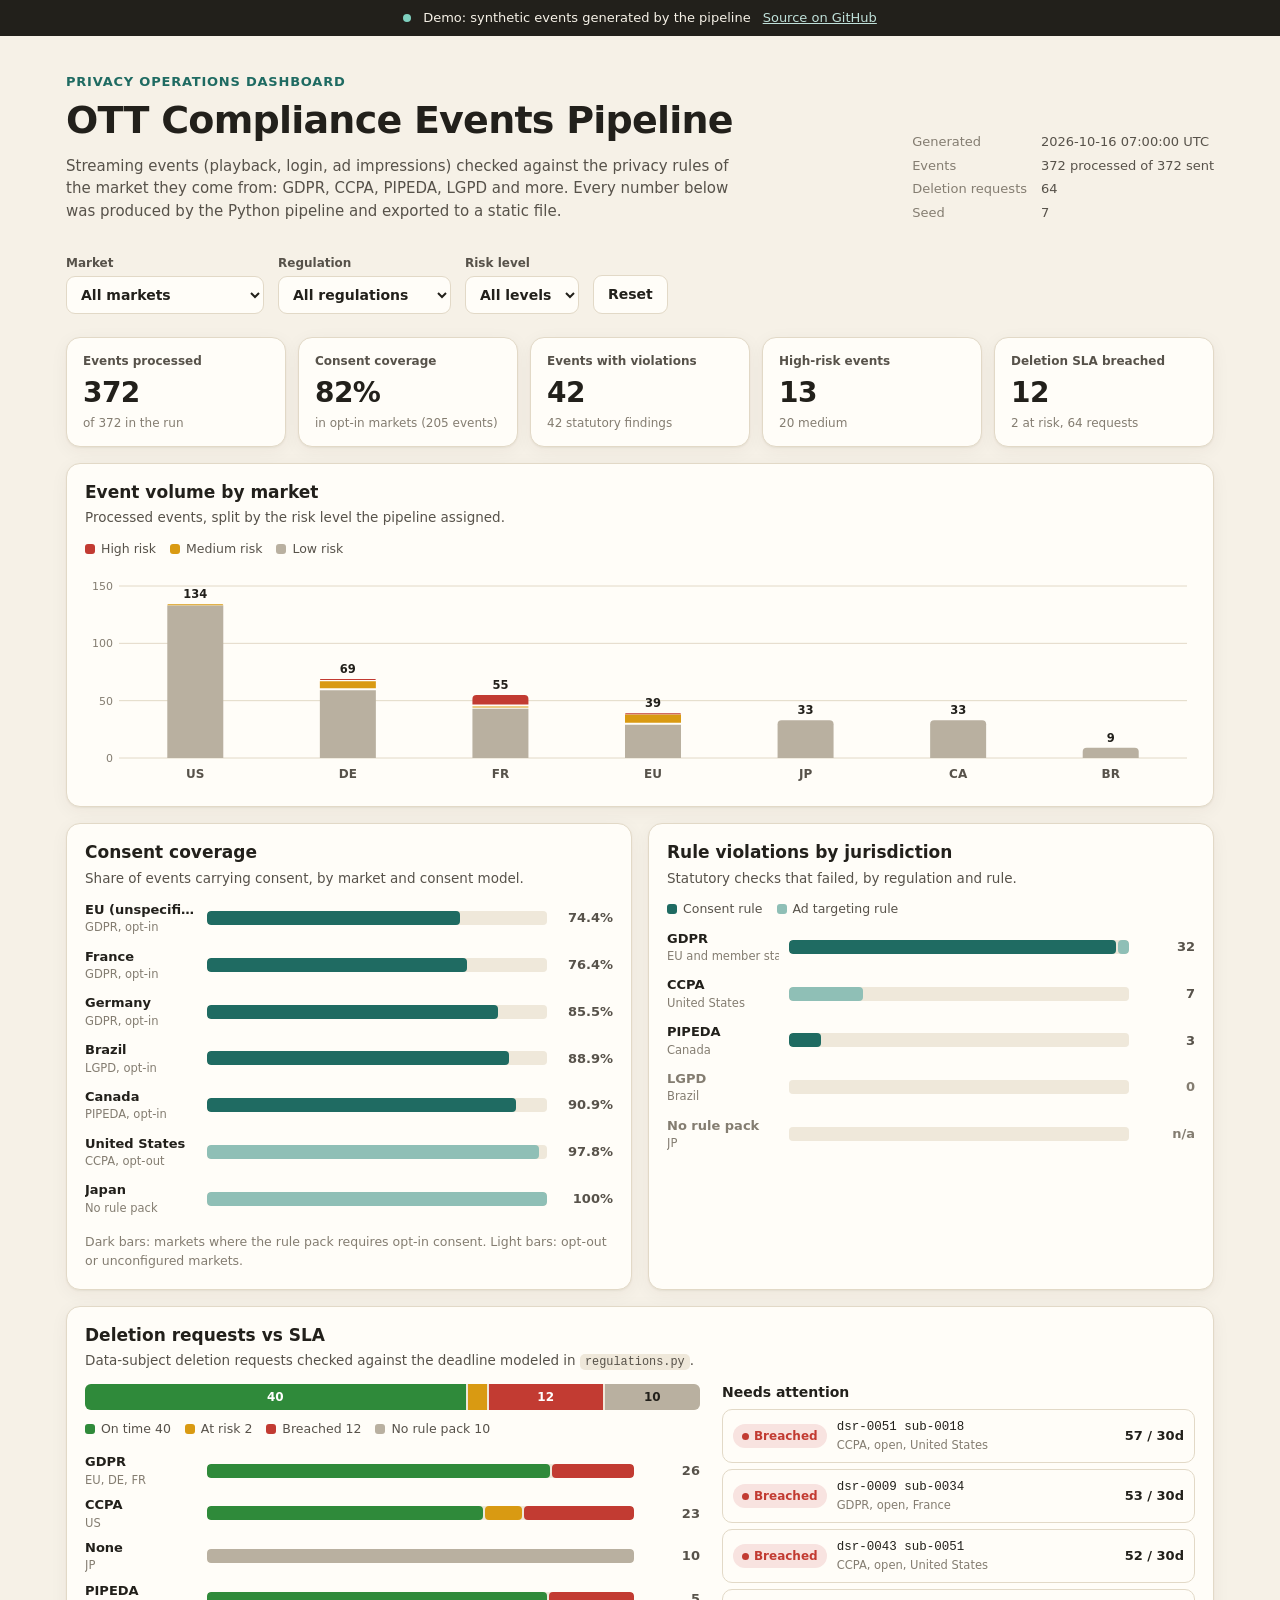
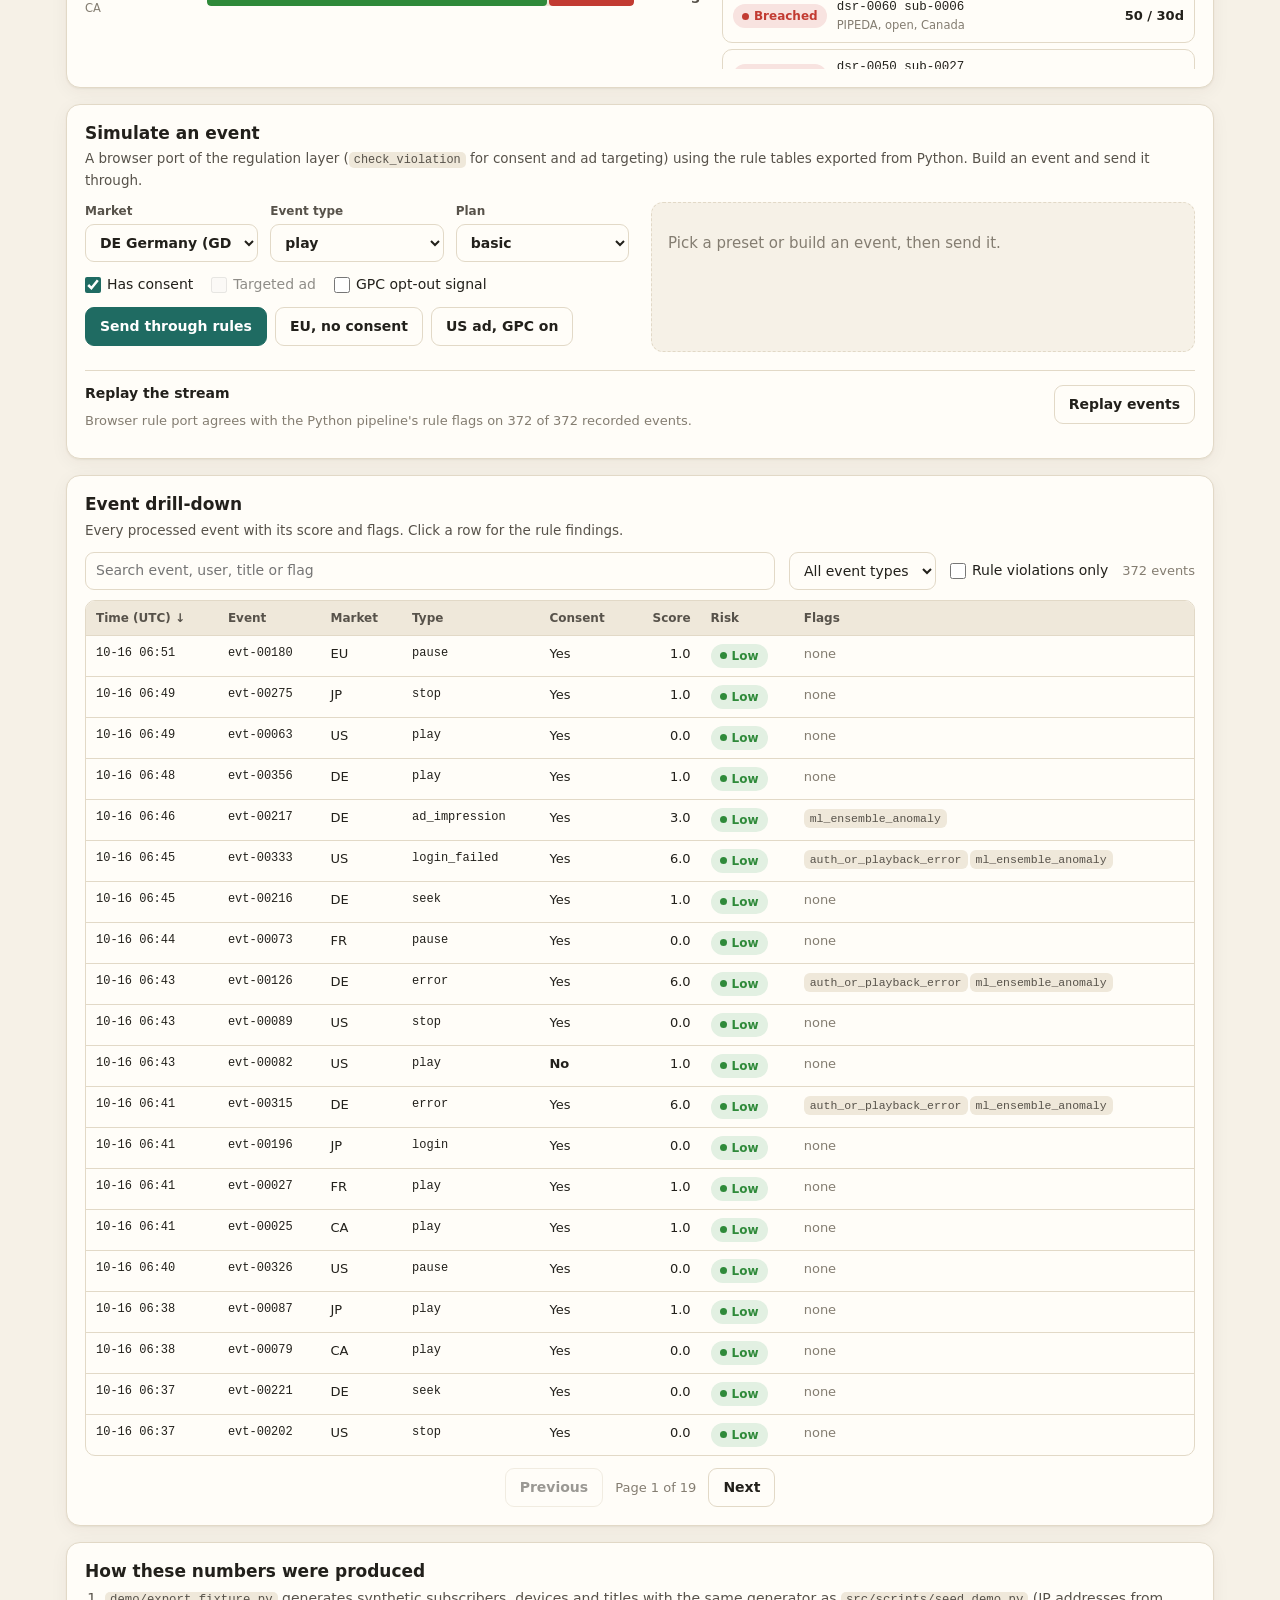
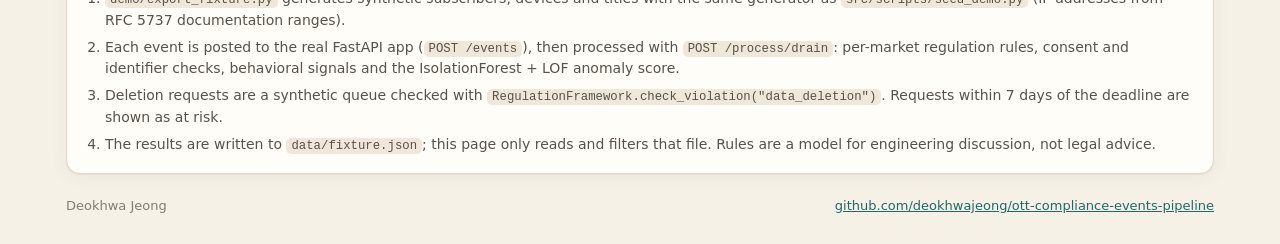
==== demo/site/index.html @ 226acead "feat: static live demo dashboard built from real pipeline output Add demo/, a no-backend interactive" ====
<!doctype html>
<html lang="en">
<head>
  <meta charset="utf-8">
  <meta name="viewport" content="width=device-width, initial-scale=1">
  <title>OTT Compliance Pipeline Demo</title>
  <meta name="description" content="Interactive demo of the OTT Compliance Events Pipeline: per-market privacy rules, consent coverage, deletion request SLAs and flagged events, built from synthetic events processed by the real pipeline.">
  <link rel="icon" href="data:image/svg+xml,%3Csvg xmlns=%22http://www.w3.org/2000/svg%22 viewBox=%220 0 32 32%22%3E%3Crect width=%2232%22 height=%2232%22 rx=%228%22 fill=%22%231f6b62%22/%3E%3Cpath d=%22M9 17l5 5 9-11%22 stroke=%22%23fff%22 stroke-width=%223.5%22 fill=%22none%22 stroke-linecap=%22round%22/%3E%3C/svg%3E">
  <link rel="stylesheet" href="styles.css">
</head>
<body>
  <div class="banner" role="note">
    <span class="banner-dot" aria-hidden="true"></span>
    Demo: synthetic events generated by the pipeline
    <a href="https://github.com/deokhwajeong/ott-compliance-events-pipeline">Source on GitHub</a>
  </div>

  <header class="wrap header">
    <div>
      <p class="eyebrow">Privacy operations dashboard</p>
      <h1>OTT Compliance Events Pipeline</h1>
      <p class="lede">Streaming events (playback, login, ad impressions) checked against the privacy rules of the market they come from: GDPR, CCPA, PIPEDA, LGPD and more. Every number below was produced by the Python pipeline and exported to a static file.</p>
    </div>
    <dl class="meta" id="meta"></dl>
  </header>

  <main class="wrap">
    <section class="filters" aria-label="Filters">
      <label>Market
        <select id="f-region"><option value="">All markets</option></select>
      </label>
      <label>Regulation
        <select id="f-reg"><option value="">All regulations</option></select>
      </label>
      <label>Risk level
        <select id="f-risk">
          <option value="">All levels</option>
          <option value="high">High</option>
          <option value="medium">Medium</option>
          <option value="low">Low</option>
        </select>
      </label>
      <button type="button" class="btn-ghost" id="f-reset">Reset</button>
    </section>

    <section class="kpis" id="kpis" aria-label="Key figures"></section>

    <section class="grid">
      <article class="card span-2">
        <header class="card-head">
          <h2>Event volume by market</h2>
          <p>Processed events, split by the risk level the pipeline assigned.</p>
        </header>
        <div class="legend" id="vol-legend"></div>
        <div id="chart-volume" class="chart"></div>
      </article>

      <article class="card">
        <header class="card-head">
          <h2>Consent coverage</h2>
          <p>Share of events carrying consent, by market and consent model.</p>
        </header>
        <div id="chart-consent" class="hbars"></div>
      </article>

      <article class="card">
        <header class="card-head">
          <h2>Rule violations by jurisdiction</h2>
          <p>Statutory checks that failed, by regulation and rule.</p>
        </header>
        <div class="legend" id="viol-legend"></div>
        <div id="chart-violations" class="hbars"></div>
      </article>

      <article class="card span-2">
        <header class="card-head">
          <h2>Deletion requests vs SLA</h2>
          <p id="dsr-sub">Data-subject deletion requests checked against the deadline modeled in <code>regulations.py</code>.</p>
        </header>
        <div class="dsr">
          <div>
            <div class="stackbar" id="dsr-bar" role="img"></div>
            <div class="legend" id="dsr-legend"></div>
            <div id="dsr-by-reg" class="hbars compact"></div>
          </div>
          <div>
            <h3 class="minor">Needs attention</h3>
            <ul class="dsr-list" id="dsr-list"></ul>
          </div>
        </div>
      </article>

      <article class="card span-2 sim" id="simulate">
        <header class="card-head">
          <h2>Simulate an event</h2>
          <p>A browser port of the regulation layer (<code>check_violation</code> for consent and ad targeting) using the rule tables exported from Python. Build an event and send it through.</p>
        </header>
        <div class="sim-body">
          <form id="sim-form" class="sim-form">
            <label>Market
              <select id="s-region"></select>
            </label>
            <label>Event type
              <select id="s-type">
                <option value="play">play</option>
                <option value="login">login</option>
                <option value="ad_impression">ad_impression</option>
                <option value="pause">pause</option>
                <option value="error">error</option>
              </select>
            </label>
            <label>Plan
              <select id="s-plan"><option>basic</option><option>premium</option></select>
            </label>
            <fieldset class="toggles">
              <label class="check"><input type="checkbox" id="s-consent"> Has consent</label>
              <label class="check"><input type="checkbox" id="s-targeted"> Targeted ad</label>
              <label class="check"><input type="checkbox" id="s-gpc"> GPC opt-out signal</label>
            </fieldset>
            <div class="sim-actions">
              <button type="submit" class="btn">Send through rules</button>
              <button type="button" class="btn-ghost" id="s-preset-gdpr">EU, no consent</button>
              <button type="button" class="btn-ghost" id="s-preset-ccpa">US ad, GPC on</button>
            </div>
          </form>
          <div class="sim-out" id="sim-out" aria-live="polite">
            <p class="muted">Pick a preset or build an event, then send it.</p>
          </div>
        </div>
        <div class="replay">
          <div class="replay-head">
            <div>
              <h3 class="minor">Replay the stream</h3>
              <p class="muted small" id="parity"></p>
            </div>
            <button type="button" class="btn-ghost" id="replay-btn">Replay events</button>
          </div>
          <ol class="ticker" id="ticker" aria-live="off"></ol>
        </div>
      </article>

      <article class="card span-2" id="drill">
        <header class="card-head">
          <h2>Event drill-down</h2>
          <p>Every processed event with its score and flags. Click a row for the rule findings.</p>
        </header>
        <div class="table-tools">
          <input type="search" id="t-search" placeholder="Search event, user, title or flag" aria-label="Search events">
          <select id="t-type" aria-label="Event type"><option value="">All event types</option></select>
          <label class="check"><input type="checkbox" id="t-flagged"> Rule violations only</label>
          <span class="muted small" id="t-count"></span>
        </div>
        <div class="table-wrap">
          <table class="events">
            <thead>
              <tr>
                <th data-sort="ts">Time (UTC)</th>
                <th data-sort="id">Event</th>
                <th data-sort="region">Market</th>
                <th data-sort="type">Type</th>
                <th data-sort="consent">Consent</th>
                <th data-sort="score" class="num">Score</th>
                <th data-sort="risk">Risk</th>
                <th>Flags</th>
              </tr>
            </thead>
            <tbody id="t-body"></tbody>
          </table>
        </div>
        <div class="pager">
          <button type="button" class="btn-ghost" id="t-prev">Previous</button>
          <span class="muted small" id="t-page"></span>
          <button type="button" class="btn-ghost" id="t-next">Next</button>
        </div>
      </article>
    </section>

    <section class="how card">
      <h2>How these numbers were produced</h2>
      <ol>
        <li><code>demo/export_fixture.py</code> generates synthetic subscribers, devices and titles with the same generator as <code>src/scripts/seed_demo.py</code> (IP addresses from RFC 5737 documentation ranges).</li>
        <li>Each event is posted to the real FastAPI app (<code>POST /events</code>), then processed with <code>POST /process/drain</code>: per-market regulation rules, consent and identifier checks, behavioral signals and the IsolationForest + LOF anomaly score.</li>
        <li>Deletion requests are a synthetic queue checked with <code>RegulationFramework.check_violation("data_deletion")</code>. Requests within <span id="atrisk-days">7</span> days of the deadline are shown as at risk.</li>
        <li>The results are written to <code>data/fixture.json</code>; this page only reads and filters that file. Rules are a model for engineering discussion, not legal advice.</li>
      </ol>
    </section>
  </main>

  <footer class="wrap footer">
    <span>Deokhwa Jeong</span>
    <a href="https://github.com/deokhwajeong/ott-compliance-events-pipeline">github.com/deokhwajeong/ott-compliance-events-pipeline</a>
  </footer>

  <div class="tooltip" id="tooltip" role="tooltip" hidden></div>
  <script src="app.js"></script>
</body>
</html>
---- demo/site/styles.css ----
:root {
  color-scheme: light;
  --bg: #f6f1e7;
  --surface: #fffdf8;
  --surface-2: #efe8da;
  --line: #e2d9c7;
  --text: #22201b;
  --text-2: #57524a;
  --muted: #847d71;
  --accent: #1f6b62;
  --accent-2: #8fbfb6;
  --accent-soft: #dcebe6;
  --good: #2f8a3a;
  --warning: #d99a12;
  --critical: #c23b32;
  --neutral: #b9b0a0;
  --radius: 14px;
  --shadow: 0 1px 2px rgba(60, 45, 20, 0.06), 0 4px 18px rgba(60, 45, 20, 0.05);
  --font: "Inter", ui-sans-serif, system-ui, "Segoe UI", Roboto, sans-serif;
  --mono: ui-monospace, Menlo, Consolas, monospace;
}

* { box-sizing: border-box; }
html { -webkit-text-size-adjust: 100%; }
body {
  margin: 0;
  background: var(--bg);
  color: var(--text);
  font: 15px/1.5 var(--font);
  overflow-x: hidden;
}
a { color: var(--accent); }
code { font-family: var(--mono); font-size: 0.88em; background: var(--surface-2); padding: 1px 5px; border-radius: 5px; overflow-wrap: anywhere; }
h1, h2, h3 { margin: 0; line-height: 1.25; }
.wrap { max-width: 1180px; margin: 0 auto; padding: 0 16px; }
.muted { color: var(--muted); }
.small { font-size: 13px; }

.banner {
  display: flex; flex-wrap: wrap; align-items: center; justify-content: center; gap: 8px 12px;
  padding: 8px 16px; background: var(--text); color: #f6f1e7; font-size: 13px; text-align: center;
}
.banner a { color: #bfe0d9; }
.banner-dot { width: 8px; height: 8px; border-radius: 50%; background: #7fd0bf; }

.header { display: grid; grid-template-columns: minmax(0, 1fr) auto; gap: 24px; align-items: end; padding-top: 36px; padding-bottom: 20px; }
.eyebrow { margin: 0 0 6px; color: var(--accent); font-weight: 600; font-size: 13px; letter-spacing: 0.06em; text-transform: uppercase; }
h1 { font-size: clamp(26px, 4vw, 38px); letter-spacing: -0.02em; }
.lede { max-width: 680px; margin: 10px 0 0; color: var(--text-2); }
.meta { display: grid; grid-template-columns: auto auto; gap: 4px 14px; margin: 0; font-size: 13px; color: var(--text-2); }
.meta dt { color: var(--muted); }
.meta dd { margin: 0; font-variant-numeric: tabular-nums; }

.filters { display: flex; flex-wrap: wrap; gap: 10px 14px; align-items: end; padding: 12px 0 10px; position: sticky; top: 0; z-index: 5; background: var(--bg); border-bottom: 1px solid transparent; }
label { display: grid; gap: 4px; font-size: 12px; color: var(--text-2); font-weight: 600; }
select, input[type="search"] {
  font: inherit; font-size: 14px; color: var(--text); background: var(--surface);
  border: 1px solid var(--line); border-radius: 9px; padding: 7px 10px; min-height: 38px; max-width: 100%;
}
select:focus-visible, input:focus-visible, button:focus-visible { outline: 2px solid var(--accent); outline-offset: 2px; }
.btn, .btn-ghost {
  font: inherit; font-size: 14px; font-weight: 600; border-radius: 9px; padding: 8px 14px; min-height: 38px; cursor: pointer;
}
.btn { background: var(--accent); color: #fff; border: 1px solid var(--accent); }
.btn:hover { background: #185850; }
.btn-ghost { background: var(--surface); color: var(--text); border: 1px solid var(--line); }
.btn-ghost:hover { border-color: var(--accent); color: var(--accent); }
.btn-ghost:disabled { opacity: 0.45; cursor: default; color: var(--text); border-color: var(--line); }
.check { display: inline-flex; flex-direction: row; align-items: center; gap: 6px; font-weight: 500; font-size: 14px; color: var(--text); }
.check input { width: 16px; height: 16px; accent-color: var(--accent); margin: 0; }

.kpis { display: grid; grid-template-columns: repeat(5, minmax(0, 1fr)); gap: 12px; margin: 12px 0 16px; }
.kpi { background: var(--surface); border: 1px solid var(--line); border-radius: var(--radius); padding: 14px 16px; box-shadow: var(--shadow); }
.kpi .label { font-size: 12px; color: var(--text-2); font-weight: 600; }
.kpi .value { font-size: 28px; font-weight: 700; letter-spacing: -0.02em; font-variant-numeric: tabular-nums; margin-top: 2px; }
.kpi .sub { font-size: 12px; color: var(--muted); }

.grid { display: grid; grid-template-columns: repeat(2, minmax(0, 1fr)); gap: 16px; }
.card { background: var(--surface); border: 1px solid var(--line); border-radius: var(--radius); padding: 18px; box-shadow: var(--shadow); min-width: 0; }
.span-2 { grid-column: span 2; }
.card-head { margin-bottom: 12px; }
.card-head h2 { font-size: 17px; }
.card-head p { margin: 4px 0 0; color: var(--text-2); font-size: 13.5px; }
h3.minor { font-size: 14px; margin-bottom: 8px; }

.legend { display: flex; flex-wrap: wrap; gap: 6px 14px; font-size: 12.5px; color: var(--text-2); margin-bottom: 10px; }
.legend span { display: inline-flex; align-items: center; gap: 6px; }
.legend i { width: 10px; height: 10px; border-radius: 3px; display: inline-block; }

.chart svg { display: block; width: 100%; height: auto; overflow: visible; }
.chart .axis text { fill: var(--muted); font-size: 11px; }
.chart .axis line { stroke: var(--line); }
.chart .xlab { fill: var(--text-2); font-size: 12px; font-weight: 600; }
.chart .total { fill: var(--text); font-size: 11.5px; font-weight: 600; }
.chart rect.seg { cursor: default; }
.chart .col:hover rect.seg { opacity: 0.85; }

.hbars { display: grid; gap: 10px; }
.hbars.compact { gap: 6px; margin-top: 14px; }
.hrow { display: grid; grid-template-columns: 112px minmax(0, 1fr) 56px; gap: 10px; align-items: center; font-size: 13px; }
.hrow .name { color: var(--text); font-weight: 600; white-space: nowrap; overflow: hidden; text-overflow: ellipsis; }
.hrow .name small { display: block; color: var(--muted); font-weight: 500; font-size: 11.5px; }
.hrow .val { text-align: right; font-variant-numeric: tabular-nums; color: var(--text-2); font-weight: 600; }
.track { position: relative; height: 14px; background: var(--surface-2); border-radius: 4px; display: flex; gap: 2px; overflow: hidden; }
.track > b { display: block; height: 100%; border-radius: 4px; transition: width 0.35s ease; }
.hrow.empty .name, .hrow.empty .val { color: var(--muted); }
.note { font-size: 12.5px; color: var(--muted); margin: 6px 0 0; }

.stackbar { display: flex; gap: 2px; height: 26px; border-radius: 6px; overflow: hidden; background: var(--surface-2); }
.stackbar > b { display: flex; align-items: center; justify-content: center; color: #fff; font-size: 12px; font-weight: 700; min-width: 0; transition: width 0.35s ease; }
.stackbar > b.light { color: var(--text); }
.stackbar + .legend { margin-top: 10px; }
.dsr { display: grid; grid-template-columns: minmax(0, 1.3fr) minmax(0, 1fr); gap: 22px; }
.dsr-list { list-style: none; margin: 0; padding: 0; display: grid; gap: 6px; max-height: 260px; overflow: auto; }
.dsr-list li { display: grid; grid-template-columns: auto minmax(0, 1fr) auto; gap: 10px; align-items: center; padding: 8px 10px; border: 1px solid var(--line); border-radius: 10px; font-size: 13px; }
.dsr-list .who { font-family: var(--mono); font-size: 12.5px; }
.dsr-list .who small { display: block; font-family: var(--font); color: var(--muted); font-size: 11.5px; }
.dsr-list .days { font-variant-numeric: tabular-nums; font-weight: 700; }

.pill { display: inline-flex; align-items: center; gap: 5px; padding: 2px 8px; border-radius: 999px; font-size: 12px; font-weight: 600; white-space: nowrap; border: 1px solid transparent; }
.pill::before { content: ""; width: 7px; height: 7px; border-radius: 50%; background: currentColor; }
.pill.high, .pill.breached { color: var(--critical); background: #f8e3e0; }
.pill.medium, .pill.at_risk { color: #8a5d00; background: #f8ecd0; }
.pill.medium::before, .pill.at_risk::before { background: var(--warning); }
.pill.low, .pill.on_time { color: var(--good); background: #e2f0e2; }
.pill.no_rule { color: var(--text-2); background: var(--surface-2); }
.flag { display: inline-block; font-family: var(--mono); font-size: 11.5px; padding: 1px 6px; border-radius: 6px; background: var(--surface-2); color: var(--text-2); margin: 1px 2px 1px 0; white-space: nowrap; }
.flag.reg { background: #f8e3e0; color: #8f2a23; }

.sim-body { display: grid; grid-template-columns: minmax(0, 1fr) minmax(0, 1fr); gap: 22px; }
.sim-form { display: grid; grid-template-columns: repeat(3, minmax(0, 1fr)); gap: 12px; align-content: start; }
.sim-form select { width: 100%; }
.toggles { grid-column: 1 / -1; display: flex; flex-wrap: wrap; gap: 8px 18px; border: 0; padding: 0; margin: 0; }
.sim-actions { grid-column: 1 / -1; display: flex; flex-wrap: wrap; gap: 8px; }
.sim-out { background: var(--bg); border: 1px dashed var(--line); border-radius: 12px; padding: 14px 16px; min-height: 150px; }
.sim-out .verdict { display: flex; align-items: center; gap: 10px; font-weight: 700; font-size: 16px; margin-bottom: 6px; }
.sim-out.flagged { border-style: solid; border-color: #e6b3ad; background: #fbf0ee; animation: pulse 0.6s ease; }
.sim-out.clean { border-style: solid; border-color: #b9d8bd; background: #f1f8f1; }
.sim-out ul { margin: 6px 0 0; padding-left: 18px; font-size: 13.5px; }
.sim-out .score { font-size: 13px; color: var(--text-2); margin-top: 8px; }
@keyframes pulse { 0% { transform: scale(0.99); } 50% { transform: scale(1.01); } 100% { transform: scale(1); } }

.replay { margin-top: 18px; padding-top: 14px; border-top: 1px solid var(--line); }
.replay-head { display: flex; justify-content: space-between; align-items: start; gap: 12px; flex-wrap: wrap; }
.replay-head p { margin: 0; }
.ticker { list-style: none; margin: 10px 0 0; padding: 0; display: grid; gap: 4px; max-height: 210px; overflow: hidden; }
.ticker li { display: grid; grid-template-columns: 80px 44px minmax(0, 1fr) auto; gap: 10px; align-items: center; font-size: 12.5px; padding: 5px 10px; border-radius: 8px; background: var(--bg); animation: slidein 0.25s ease; }
.ticker li.hit { background: #fbf0ee; }
.ticker .id { font-family: var(--mono); color: var(--text-2); }
@keyframes slidein { from { opacity: 0; transform: translateY(-4px); } to { opacity: 1; transform: none; } }

.table-tools { display: flex; flex-wrap: wrap; gap: 10px 14px; align-items: center; margin-bottom: 10px; }
.table-tools input[type="search"] { flex: 1 1 240px; }
.table-wrap { overflow-x: auto; border: 1px solid var(--line); border-radius: 10px; }
table.events { width: 100%; border-collapse: collapse; font-size: 13px; }
.events th { text-align: left; font-size: 12px; color: var(--text-2); background: var(--surface-2); padding: 8px 10px; white-space: nowrap; cursor: pointer; user-select: none; position: sticky; top: 0; }
.events th[data-dir="asc"]::after { content: " \2191"; }
.events th[data-dir="desc"]::after { content: " \2193"; }
.events td { padding: 8px 10px; border-top: 1px solid var(--line); vertical-align: top; }
.events td.num, .events th.num { text-align: right; font-variant-numeric: tabular-nums; }
.events td.mono { font-family: var(--mono); font-size: 12px; white-space: nowrap; }
.events tbody tr.row { cursor: pointer; }
.events tbody tr.row:hover { background: #faf6ee; }
.events tr.detail td { background: var(--bg); font-size: 13px; }
.detail-grid { display: grid; grid-template-columns: repeat(auto-fit, minmax(180px, 1fr)); gap: 8px 18px; }
.detail-grid dt { color: var(--muted); font-size: 11.5px; }
.detail-grid dd { margin: 0; }
.pager { display: flex; justify-content: center; align-items: center; gap: 12px; margin-top: 12px; }

.how { margin: 16px 0 0; }
.how h2 { font-size: 17px; margin-bottom: 6px; }
.how li { min-width: 0; overflow-wrap: anywhere; }
.how ol { margin: 0; padding-left: 20px; color: var(--text-2); font-size: 14px; display: grid; gap: 6px; }

.footer { display: flex; flex-wrap: wrap; justify-content: space-between; gap: 8px; padding-top: 22px; padding-bottom: 32px; font-size: 13px; color: var(--muted); }

.tooltip { position: fixed; z-index: 20; pointer-events: none; background: var(--text); color: #f6f1e7; padding: 8px 10px; border-radius: 8px; font-size: 12.5px; line-height: 1.45; box-shadow: 0 6px 20px rgba(0, 0, 0, 0.18); max-width: 240px; }
.tooltip b { font-weight: 700; }
.tooltip i { display: inline-block; width: 8px; height: 8px; border-radius: 2px; margin-right: 6px; }

@media (max-width: 900px) {
  .kpis { grid-template-columns: repeat(3, minmax(0, 1fr)); }
  .grid { grid-template-columns: minmax(0, 1fr); }
  .span-2 { grid-column: auto; }
  .dsr, .sim-body { grid-template-columns: minmax(0, 1fr); }
  .header { grid-template-columns: minmax(0, 1fr); }
  .filters { position: static; }
}
@media (max-width: 560px) {
  body { font-size: 14px; }
  .kpis { grid-template-columns: repeat(2, minmax(0, 1fr)); }
  .kpi .value { font-size: 23px; }
  .filters label { flex: 1 1 40%; }
  .filters select { width: 100%; }
  .sim-form { grid-template-columns: minmax(0, 1fr) minmax(0, 1fr); }
  .hrow { grid-template-columns: 88px minmax(0, 1fr) 48px; gap: 8px; }
  .ticker li { grid-template-columns: 70px 34px minmax(0, 1fr); }
  .ticker li .flags { grid-column: 1 / -1; }
  .card { padding: 14px; }
}
@media (prefers-reduced-motion: reduce) {
  *, *::before, *::after { animation: none !important; transition: none !important; }
}
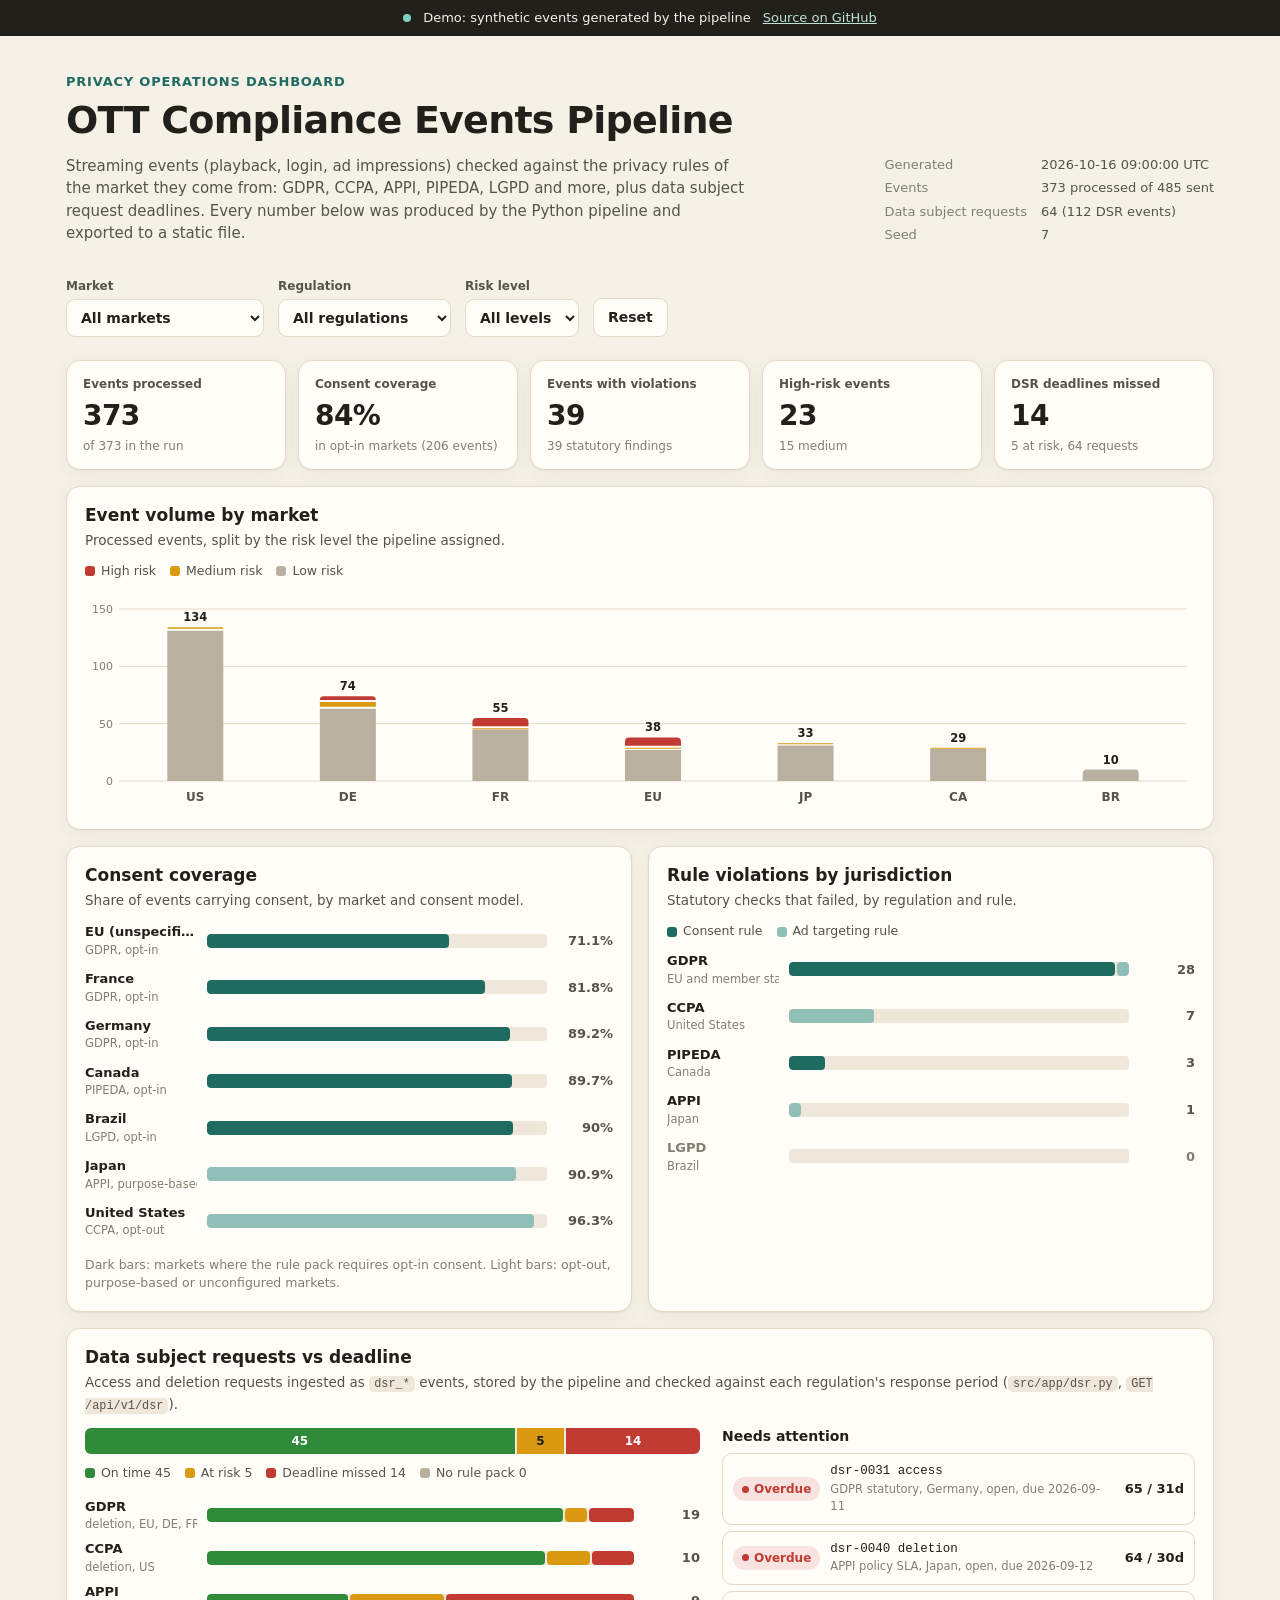
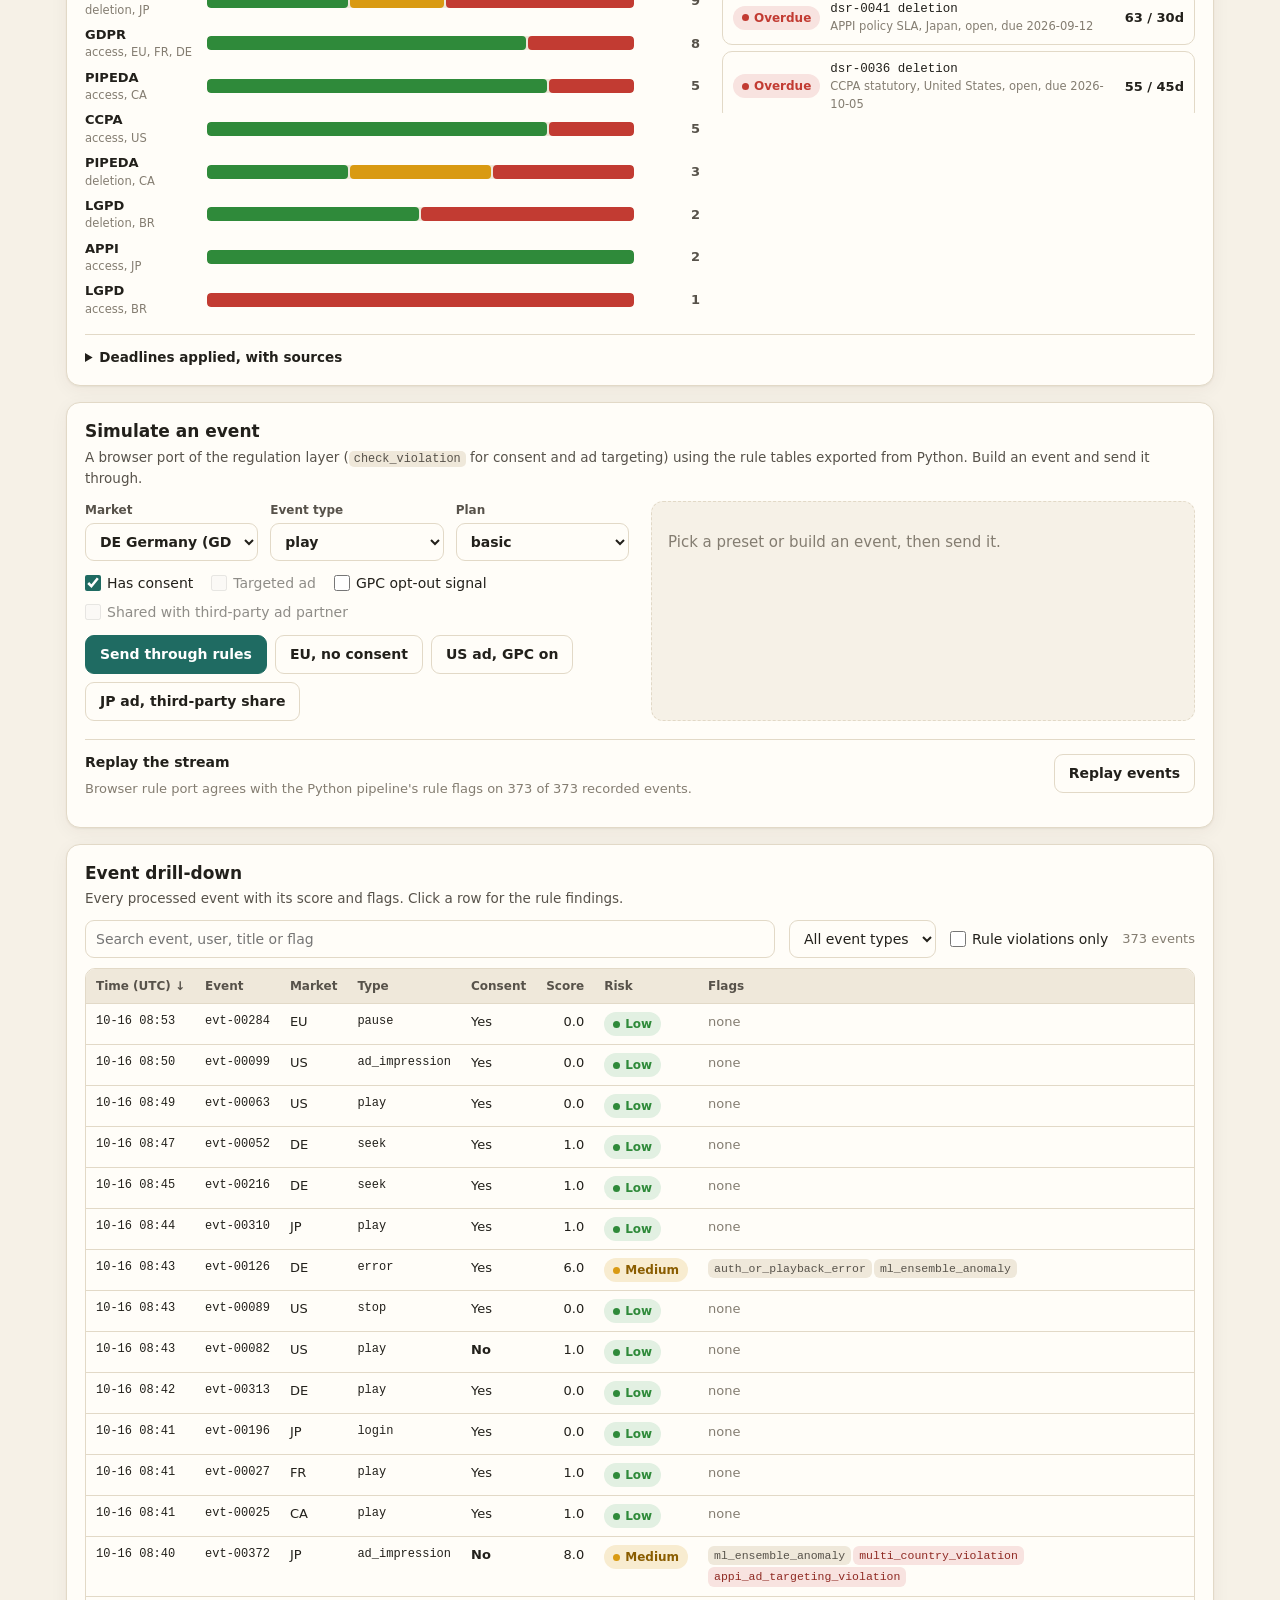
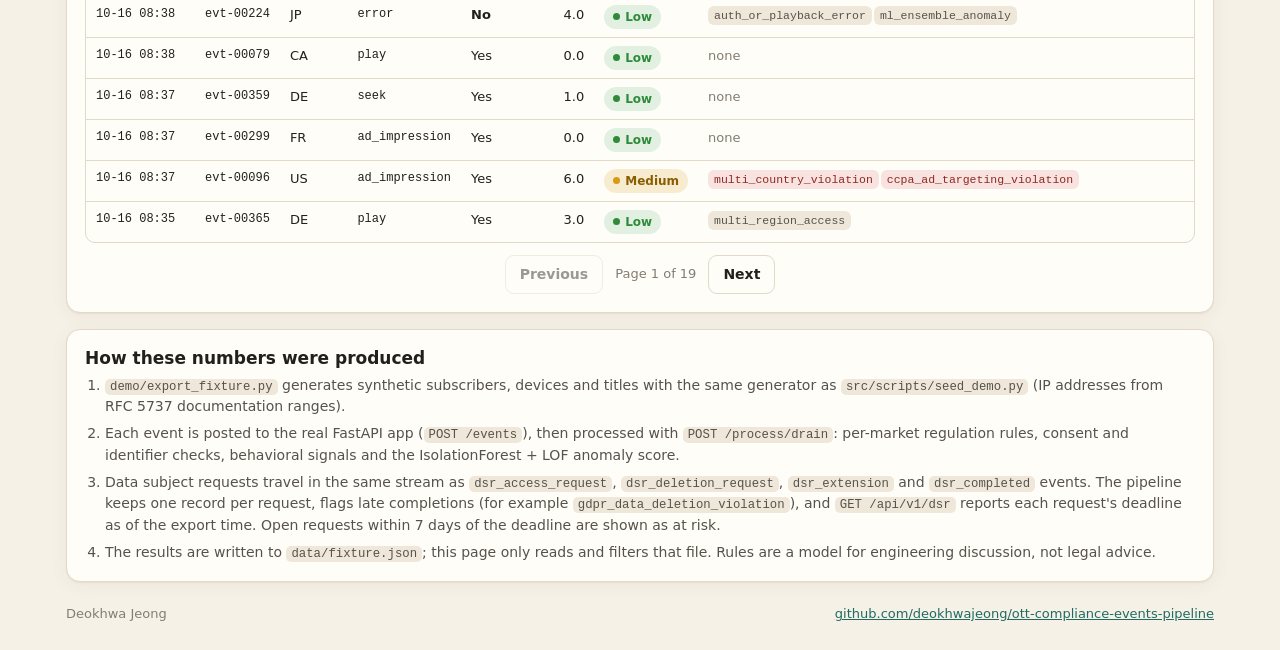
==== commit 178c0e5a: "docs, demo: DSR deadline tracking from the pipeline, design decisions, accurate counts - Demo fixtur" ====
--- a/demo/site/index.html
+++ b/demo/site/index.html
@@ -4,7 +4,7 @@
   <meta charset="utf-8">
   <meta name="viewport" content="width=device-width, initial-scale=1">
   <title>OTT Compliance Pipeline Demo</title>
-  <meta name="description" content="Interactive demo of the OTT Compliance Events Pipeline: per-market privacy rules, consent coverage, deletion request SLAs and flagged events, built from synthetic events processed by the real pipeline.">
+  <meta name="description" content="Interactive demo of the OTT Compliance Events Pipeline: per-market privacy rules, consent coverage, data subject request deadlines and flagged events, built from synthetic events processed by the real pipeline.">
   <link rel="icon" href="data:image/svg+xml,%3Csvg xmlns=%22http://www.w3.org/2000/svg%22 viewBox=%220 0 32 32%22%3E%3Crect width=%2232%22 height=%2232%22 rx=%228%22 fill=%22%231f6b62%22/%3E%3Cpath d=%22M9 17l5 5 9-11%22 stroke=%22%23fff%22 stroke-width=%223.5%22 fill=%22none%22 stroke-linecap=%22round%22/%3E%3C/svg%3E">
   <link rel="stylesheet" href="styles.css">
 </head>
@@ -19,7 +19,7 @@
     <div>
       <p class="eyebrow">Privacy operations dashboard</p>
       <h1>OTT Compliance Events Pipeline</h1>
-      <p class="lede">Streaming events (playback, login, ad impressions) checked against the privacy rules of the market they come from: GDPR, CCPA, PIPEDA, LGPD and more. Every number below was produced by the Python pipeline and exported to a static file.</p>
+      <p class="lede">Streaming events (playback, login, ad impressions) checked against the privacy rules of the market they come from: GDPR, CCPA, APPI, PIPEDA, LGPD and more, plus data subject request deadlines. Every number below was produced by the Python pipeline and exported to a static file.</p>
     </div>
     <dl class="meta" id="meta"></dl>
   </header>
@@ -74,8 +74,8 @@
 
       <article class="card span-2">
         <header class="card-head">
-          <h2>Deletion requests vs SLA</h2>
-          <p id="dsr-sub">Data-subject deletion requests checked against the deadline modeled in <code>regulations.py</code>.</p>
+          <h2>Data subject requests vs deadline</h2>
+          <p id="dsr-sub">Access and deletion requests ingested as <code>dsr_*</code> events, stored by the pipeline and checked against each regulation's response period (<code>src/app/dsr.py</code>, <code>GET /api/v1/dsr</code>).</p>
         </header>
         <div class="dsr">
           <div>
@@ -88,6 +88,13 @@
             <ul class="dsr-list" id="dsr-list"></ul>
           </div>
         </div>
+        <details class="dsr-rules">
+          <summary>Deadlines applied, with sources</summary>
+          <div class="table-wrap">
+            <table class="rules" id="dsr-rules"></table>
+          </div>
+          <p class="note">"Policy SLA" means the statute sets no fixed day count (for example APPI's "without delay") or the period is not modeled, so an internal 30-day target is tracked and never presented as a legal deadline. A portfolio model, not legal advice.</p>
+        </details>
       </article>
 
       <article class="card span-2 sim" id="simulate">
@@ -116,11 +123,13 @@
               <label class="check"><input type="checkbox" id="s-consent"> Has consent</label>
               <label class="check"><input type="checkbox" id="s-targeted"> Targeted ad</label>
               <label class="check"><input type="checkbox" id="s-gpc"> GPC opt-out signal</label>
+              <label class="check"><input type="checkbox" id="s-thirdparty"> Shared with third-party ad partner</label>
             </fieldset>
             <div class="sim-actions">
               <button type="submit" class="btn">Send through rules</button>
               <button type="button" class="btn-ghost" id="s-preset-gdpr">EU, no consent</button>
               <button type="button" class="btn-ghost" id="s-preset-ccpa">US ad, GPC on</button>
+              <button type="button" class="btn-ghost" id="s-preset-appi">JP ad, third-party share</button>
             </div>
           </form>
           <div class="sim-out" id="sim-out" aria-live="polite">
@@ -180,7 +189,7 @@
       <ol>
         <li><code>demo/export_fixture.py</code> generates synthetic subscribers, devices and titles with the same generator as <code>src/scripts/seed_demo.py</code> (IP addresses from RFC 5737 documentation ranges).</li>
         <li>Each event is posted to the real FastAPI app (<code>POST /events</code>), then processed with <code>POST /process/drain</code>: per-market regulation rules, consent and identifier checks, behavioral signals and the IsolationForest + LOF anomaly score.</li>
-        <li>Deletion requests are a synthetic queue checked with <code>RegulationFramework.check_violation("data_deletion")</code>. Requests within <span id="atrisk-days">7</span> days of the deadline are shown as at risk.</li>
+        <li>Data subject requests travel in the same stream as <code>dsr_access_request</code>, <code>dsr_deletion_request</code>, <code>dsr_extension</code> and <code>dsr_completed</code> events. The pipeline keeps one record per request, flags late completions (for example <code>gdpr_data_deletion_violation</code>), and <code>GET /api/v1/dsr</code> reports each request's deadline as of the export time. Open requests within <span id="atrisk-days">7</span> days of the deadline are shown as at risk.</li>
         <li>The results are written to <code>data/fixture.json</code>; this page only reads and filters that file. Rules are a model for engineering discussion, not legal advice.</li>
       </ol>
     </section>
--- a/demo/site/styles.css
+++ b/demo/site/styles.css
@@ -115,6 +115,12 @@
 .dsr-list li { display: grid; grid-template-columns: auto minmax(0, 1fr) auto; gap: 10px; align-items: center; padding: 8px 10px; border: 1px solid var(--line); border-radius: 10px; font-size: 13px; }
 .dsr-list .who { font-family: var(--mono); font-size: 12.5px; }
 .dsr-list .who small { display: block; font-family: var(--font); color: var(--muted); font-size: 11.5px; }
+.dsr-rules { margin-top: 16px; border-top: 1px solid var(--line); padding-top: 12px; }
+.dsr-rules summary { cursor: pointer; font-weight: 600; font-size: 13.5px; }
+.dsr-rules .table-wrap { margin-top: 10px; }
+table.rules { width: 100%; min-width: 680px; border-collapse: collapse; font-size: 12.5px; }
+table.rules th, table.rules td { text-align: left; padding: 6px 8px; border-bottom: 1px solid var(--line); vertical-align: top; }
+table.rules th { color: var(--muted); font-weight: 600; }
 .dsr-list .days { font-variant-numeric: tabular-nums; font-weight: 700; }
 
 .pill { display: inline-flex; align-items: center; gap: 5px; padding: 2px 8px; border-radius: 999px; font-size: 12px; font-weight: 600; white-space: nowrap; border: 1px solid transparent; }
